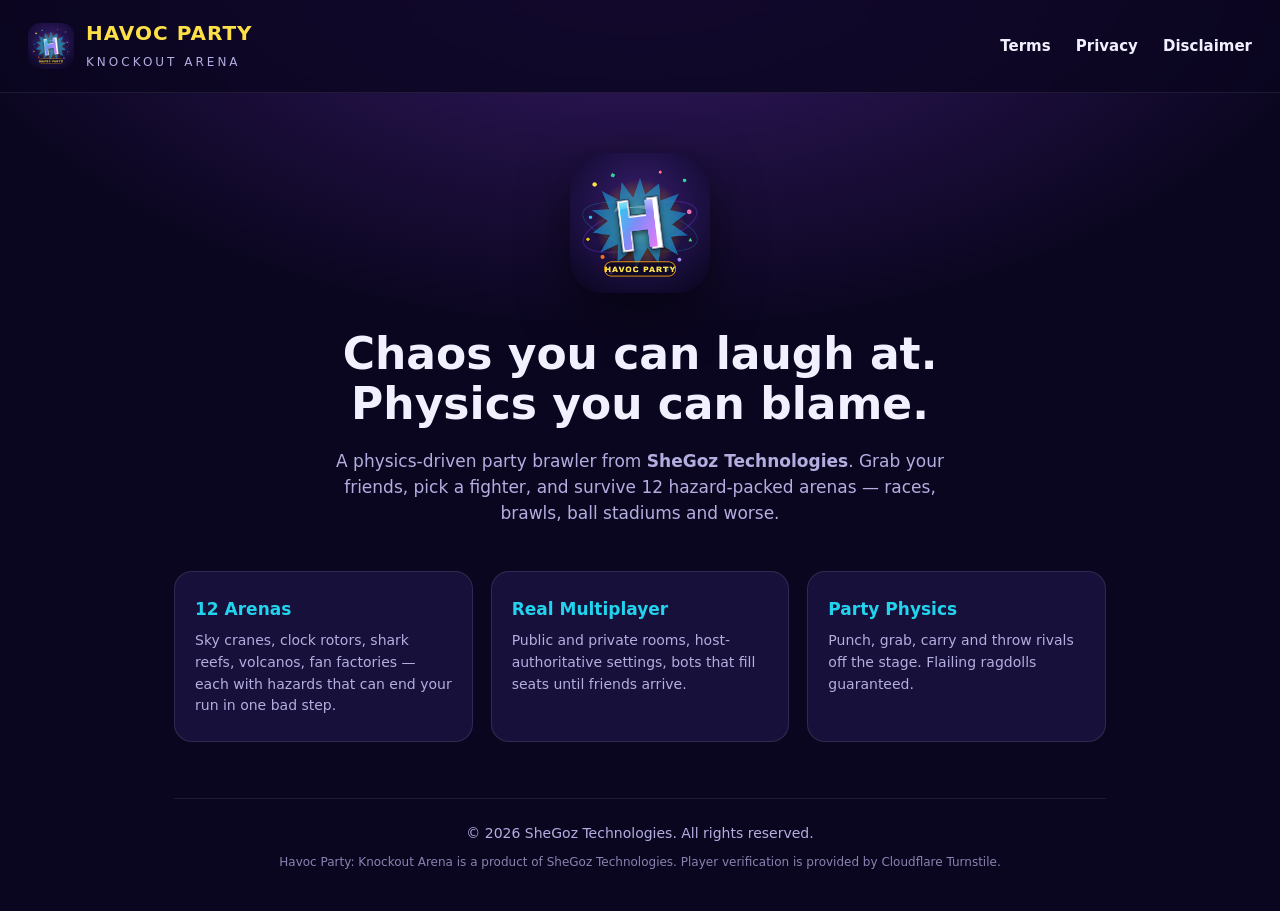
==== index.html @ da558607 "Havoc Party legal + verification site" ====
<!doctype html>
<html lang="en">
  <head>
    <meta charset="UTF-8" />
    <meta name="viewport" content="width=device-width, initial-scale=1.0" />
    <title>Havoc Party: Knockout Arena — Official Site</title>
    <meta
      name="description"
      content="Havoc Party: Knockout Arena — a chaotic physics party brawler by SheGoz Technologies. Race, brawl, and survive across 12 arenas with friends online." />
    <link rel="stylesheet" href="style.css" />
  </head>
  <body>
    <header class="top">
      <div class="brand">
        <img src="icon.png" alt="Havoc Party icon" class="logo" />
        <div>
          <h1>HAVOC PARTY</h1>
          <span>Knockout Arena</span>
        </div>
      </div>
      <nav>
        <a href="terms.html">Terms</a>
        <a href="privacy.html">Privacy</a>
        <a href="disclaimer.html">Disclaimer</a>
      </nav>
    </header>

    <main class="hero">
      <img src="icon.png" alt="" class="hero-icon" />
      <h2>Chaos you can laugh at.<br />Physics you can blame.</h2>
      <p>
        A physics-driven party brawler from <strong>SheGoz Technologies</strong>.
        Grab your friends, pick a fighter, and survive 12 hazard-packed arenas —
        races, brawls, ball stadiums and worse.
      </p>
      <div class="features">
        <div class="card">
          <h3>12 Arenas</h3>
          <p>Sky cranes, clock rotors, shark reefs, volcanos, fan factories — each with hazards that can end your run in one bad step.</p>
        </div>
        <div class="card">
          <h3>Real Multiplayer</h3>
          <p>Public and private rooms, host-authoritative settings, bots that fill seats until friends arrive.</p>
        </div>
        <div class="card">
          <h3>Party Physics</h3>
          <p>Punch, grab, carry and throw rivals off the stage. Flailing ragdolls guaranteed.</p>
        </div>
      </div>
      <footer>
        <p>© <span id="y"></span> SheGoz Technologies. All rights reserved.</p>
        <p class="small">
          Havoc Party: Knockout Arena is a product of SheGoz Technologies.
          Player verification is provided by Cloudflare Turnstile.
        </p>
      </footer>
    </main>
    <script>
      document.getElementById('y').textContent = new Date().getFullYear();
    </script>
  </body>
</html>
---- style.css ----
:root {
  --bg: #0b0620;
  --panel: #17103a;
  --ink: #f1f0ff;
  --dim: #b3aee0;
  --accent: #e879f9;
  --accent2: #22d3ee;
  --gold: #fde047;
}
* { box-sizing: border-box; margin: 0; }
body {
  font-family: 'Segoe UI', system-ui, -apple-system, sans-serif;
  background: radial-gradient(1200px 700px at 50% -10%, #3b1d6e 0%, var(--bg) 60%);
  color: var(--ink);
  min-height: 100vh;
  line-height: 1.55;
}
.top {
  display: flex; align-items: center; justify-content: space-between;
  padding: 18px 28px; border-bottom: 1px solid #ffffff14;
  background: #0b0620cc; position: sticky; top: 0; backdrop-filter: blur(8px);
}
.brand { display: flex; align-items: center; gap: 12px; }
.logo { width: 46px; height: 46px; border-radius: 12px; }
.brand h1 { font-size: 20px; letter-spacing: 1px; color: var(--gold); }
.brand span { font-size: 12px; color: var(--dim); letter-spacing: 3px; text-transform: uppercase; }
nav a { color: var(--ink); text-decoration: none; margin-left: 20px; font-weight: 600; font-size: 15px; }
nav a:hover { color: var(--accent); }
.hero { max-width: 980px; margin: 0 auto; padding: 60px 24px 40px; text-align: center; }
.hero-icon { width: 140px; height: 140px; border-radius: 32px; box-shadow: 0 18px 50px #00000088; margin-bottom: 28px; }
h2 { font-size: clamp(28px, 5vw, 44px); line-height: 1.15; margin-bottom: 18px; }
.hero > p { color: var(--dim); font-size: 17px; max-width: 640px; margin: 0 auto 44px; }
.features { display: grid; grid-template-columns: repeat(auto-fit, minmax(240px, 1fr)); gap: 18px; margin-bottom: 56px; }
.card {
  background: var(--panel); border: 1px solid #ffffff1c; border-radius: 18px;
  padding: 24px 20px; text-align: left;
}
.card h3 { color: var(--accent2); margin-bottom: 8px; font-size: 17px; }
.card p { color: var(--dim); font-size: 14px; }
footer { border-top: 1px solid #ffffff14; padding-top: 24px; color: var(--dim); font-size: 14px; }
footer .small { font-size: 12px; opacity: 0.75; margin-top: 8px; }

/* legal pages */
.doc { max-width: 820px; margin: 0 auto; padding: 48px 24px 64px; }
.doc h1 { color: var(--gold); font-size: 30px; margin-bottom: 4px; }
.doc .updated { color: var(--dim); font-size: 13px; margin-bottom: 32px; }
.doc h2 { color: var(--accent2); font-size: 19px; margin: 30px 0 10px; }
.doc p, .doc li { color: var(--ink); font-size: 15px; margin-bottom: 10px; }
.doc ul { padding-left: 22px; }
.doc a { color: var(--accent); }
.warn {
  background: #fde04715; border: 1px solid #fde04755; color: var(--gold);
  border-radius: 14px; padding: 16px 18px; font-weight: 600; margin: 22px 0;
}
/* verification page */
.verify-box {
  max-width: 440px; margin: 90px auto; background: var(--panel);
  border: 1px solid #ffffff1c; border-radius: 20px; padding: 36px 30px; text-align: center;
}
.verify-box h2 { font-size: 22px; margin-bottom: 10px; }
.verify-box p { color: var(--dim); font-size: 14px; margin-bottom: 24px; }
#status { margin-top: 18px; font-size: 14px; font-weight: 600; }
#status.ok { color: #4ade80; }
#status.err { color: #f87171; }
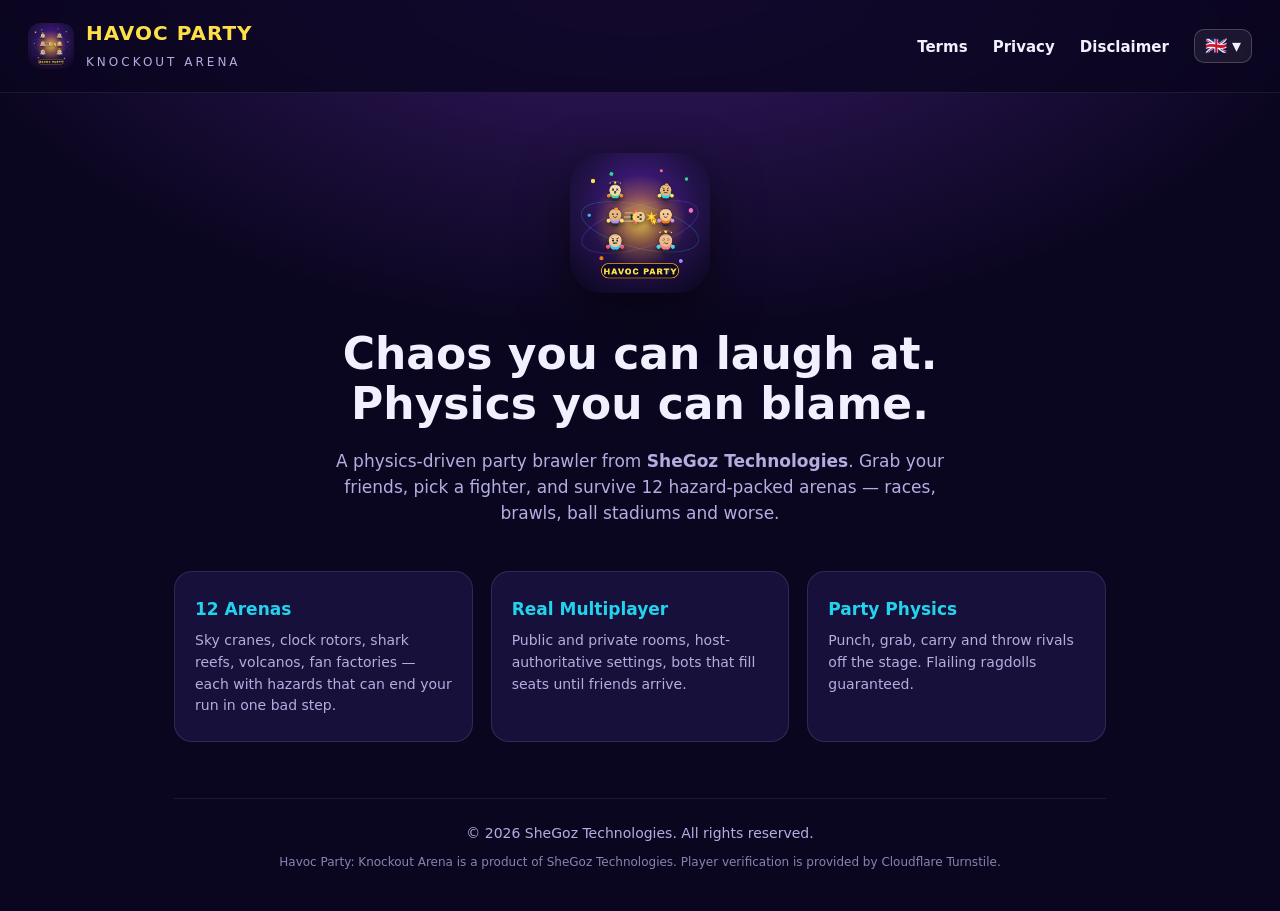
==== commit a7f70837: "em-dash cleanup, character-H logo, 12-language picker" ====
--- a/index.html
+++ b/index.html
@@ -3,10 +3,10 @@
   <head>
     <meta charset="UTF-8" />
     <meta name="viewport" content="width=device-width, initial-scale=1.0" />
-    <title>Havoc Party: Knockout Arena — Official Site</title>
+    <title>Havoc Party: Knockout Arena · Official Site</title>
     <meta
       name="description"
-      content="Havoc Party: Knockout Arena — a chaotic physics party brawler by SheGoz Technologies. Race, brawl, and survive across 12 arenas with friends online." />
+      content="Havoc Party: Knockout Arena · a chaotic physics party brawler by SheGoz Technologies. Race, brawl, and survive across 12 arenas with friends online." />
     <link rel="stylesheet" href="style.css" />
   </head>
   <body>
@@ -19,44 +19,44 @@
         </div>
       </div>
       <nav>
-        <a href="terms.html">Terms</a>
-        <a href="privacy.html">Privacy</a>
-        <a href="disclaimer.html">Disclaimer</a>
+        <a href="terms.html" data-i18n="nav_terms">Terms</a>
+        <a href="privacy.html" data-i18n="nav_privacy">Privacy</a>
+        <a href="disclaimer.html" data-i18n="nav_disclaimer">Disclaimer</a>
       </nav>
     </header>
 
     <main class="hero">
       <img src="icon.png" alt="" class="hero-icon" />
-      <h2>Chaos you can laugh at.<br />Physics you can blame.</h2>
-      <p>
+      <h2 data-i18n="hero_h2">Chaos you can laugh at.<br />Physics you can blame.</h2>
+      <p data-i18n="hero_p">
         A physics-driven party brawler from <strong>SheGoz Technologies</strong>.
-        Grab your friends, pick a fighter, and survive 12 hazard-packed arenas —
+        Grab your friends, pick a fighter, and survive 12 hazard-packed arenas ·
         races, brawls, ball stadiums and worse.
       </p>
       <div class="features">
         <div class="card">
-          <h3>12 Arenas</h3>
-          <p>Sky cranes, clock rotors, shark reefs, volcanos, fan factories — each with hazards that can end your run in one bad step.</p>
+          <h3 data-i18n="f1h">12 Arenas</h3>
+          <p data-i18n="f1p">Sky cranes, clock rotors, shark reefs, volcanos, fan factories · each with hazards that can end your run in one bad step.</p>
         </div>
         <div class="card">
-          <h3>Real Multiplayer</h3>
-          <p>Public and private rooms, host-authoritative settings, bots that fill seats until friends arrive.</p>
+          <h3 data-i18n="f2h">Real Multiplayer</h3>
+          <p data-i18n="f2p">Public and private rooms, host-authoritative settings, bots that fill seats until friends arrive.</p>
         </div>
         <div class="card">
-          <h3>Party Physics</h3>
-          <p>Punch, grab, carry and throw rivals off the stage. Flailing ragdolls guaranteed.</p>
+          <h3 data-i18n="f3h">Party Physics</h3>
+          <p data-i18n="f3p">Punch, grab, carry and throw rivals off the stage. Flailing ragdolls guaranteed.</p>
         </div>
       </div>
       <footer>
-        <p>© <span id="y"></span> SheGoz Technologies. All rights reserved.</p>
+        <p>© <span id="y"></span> SheGoz Technologies. <span data-i18n="rights">All rights reserved.</span></p>
         <p class="small">
-          Havoc Party: Knockout Arena is a product of SheGoz Technologies.
-          Player verification is provided by Cloudflare Turnstile.
+          Havoc Party: Knockout Arena <span data-i18n="madeby">is a product of SheGoz Technologies. Player verification is provided by Cloudflare Turnstile.</span>
         </p>
       </footer>
     </main>
     <script>
       document.getElementById('y').textContent = new Date().getFullYear();
     </script>
+  <script src="lang.js"></script>
   </body>
 </html>
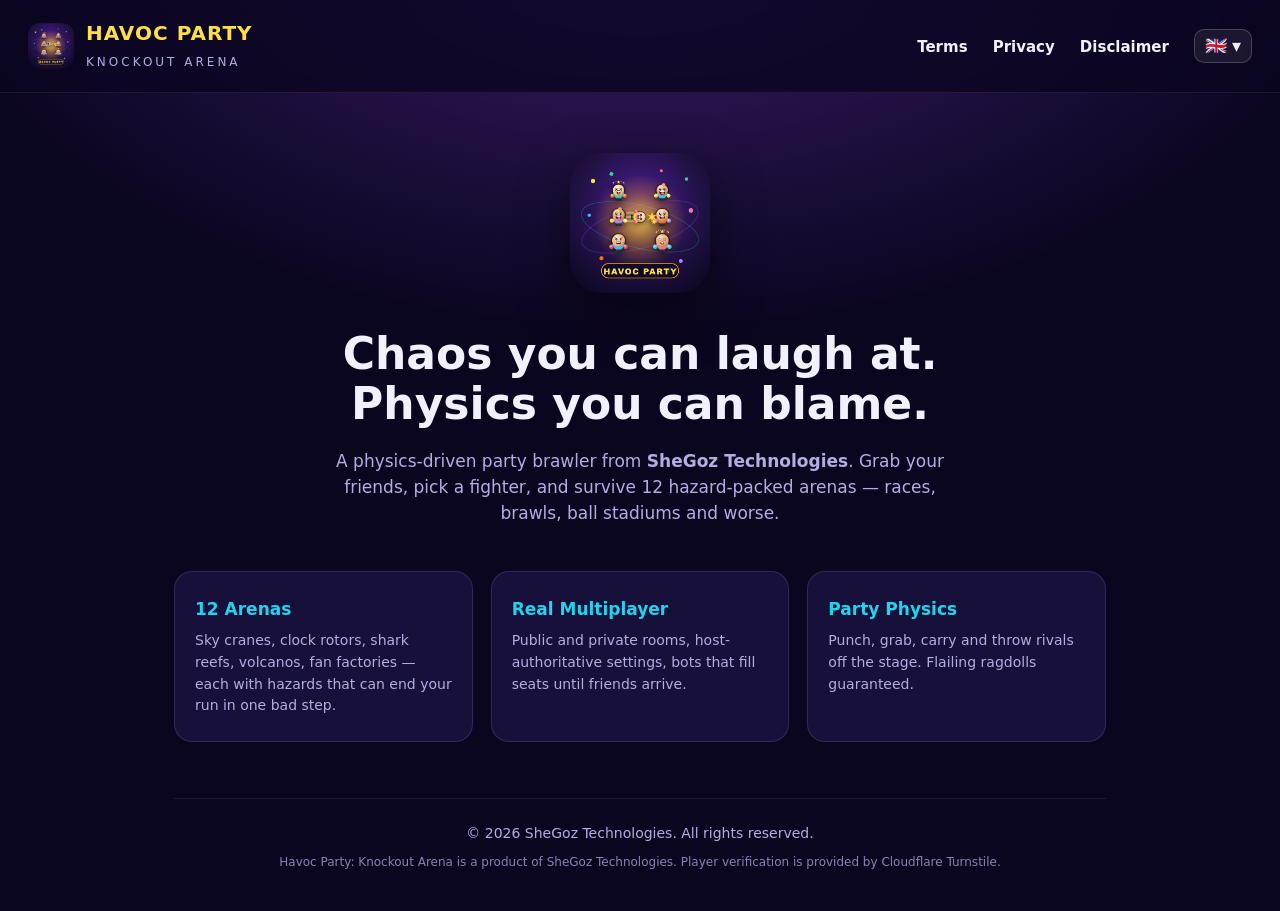
==== commit e7131523: "character-H logo favicon on all pages" ====
--- a/index.html
+++ b/index.html
@@ -8,6 +8,8 @@
       name="description"
       content="Havoc Party: Knockout Arena · a chaotic physics party brawler by SheGoz Technologies. Race, brawl, and survive across 12 arenas with friends online." />
     <link rel="stylesheet" href="style.css" />
+    <link rel="icon" type="image/png" href="icon.png" />
+    <link rel="apple-touch-icon" href="icon.png" />
   </head>
   <body>
     <header class="top">
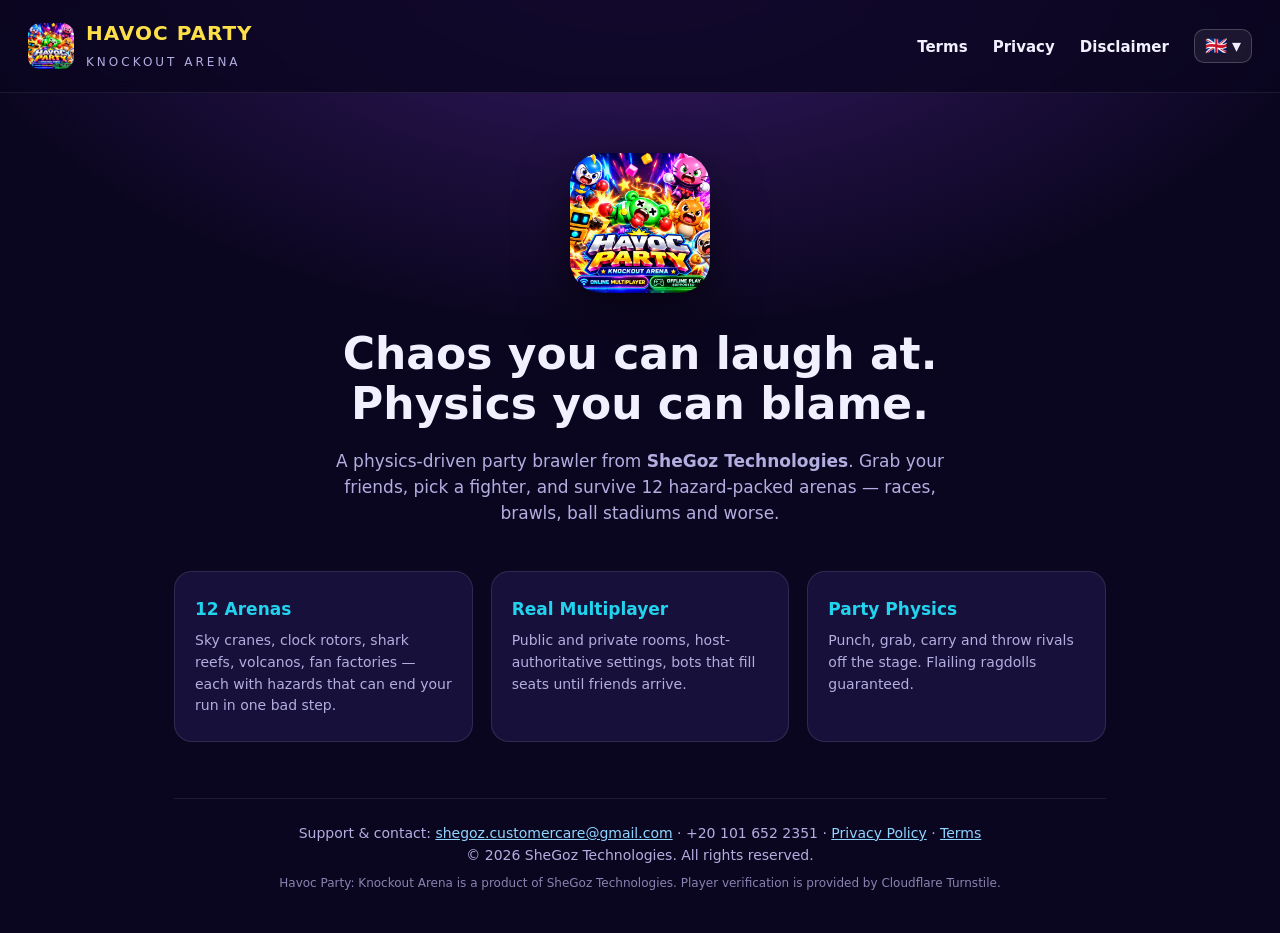
==== commit 7d401eca: "Privacy: comprehensive policy mirroring ASC label + support/contact footer on landing" ====
--- a/index.html
+++ b/index.html
@@ -50,6 +50,13 @@
         </div>
       </div>
       <footer>
+        <p>
+          Support &amp; contact:
+          <a href="mailto:shegoz.customercare@gmail.com" style="color:#8fd4ff">shegoz.customercare@gmail.com</a>
+          · +20 101 652 2351 ·
+          <a href="privacy.html" style="color:#8fd4ff">Privacy Policy</a> ·
+          <a href="terms.html" style="color:#8fd4ff">Terms</a>
+        </p>
         <p>© <span id="y"></span> SheGoz Technologies. <span data-i18n="rights">All rights reserved.</span></p>
         <p class="small">
           Havoc Party: Knockout Arena <span data-i18n="madeby">is a product of SheGoz Technologies. Player verification is provided by Cloudflare Turnstile.</span>
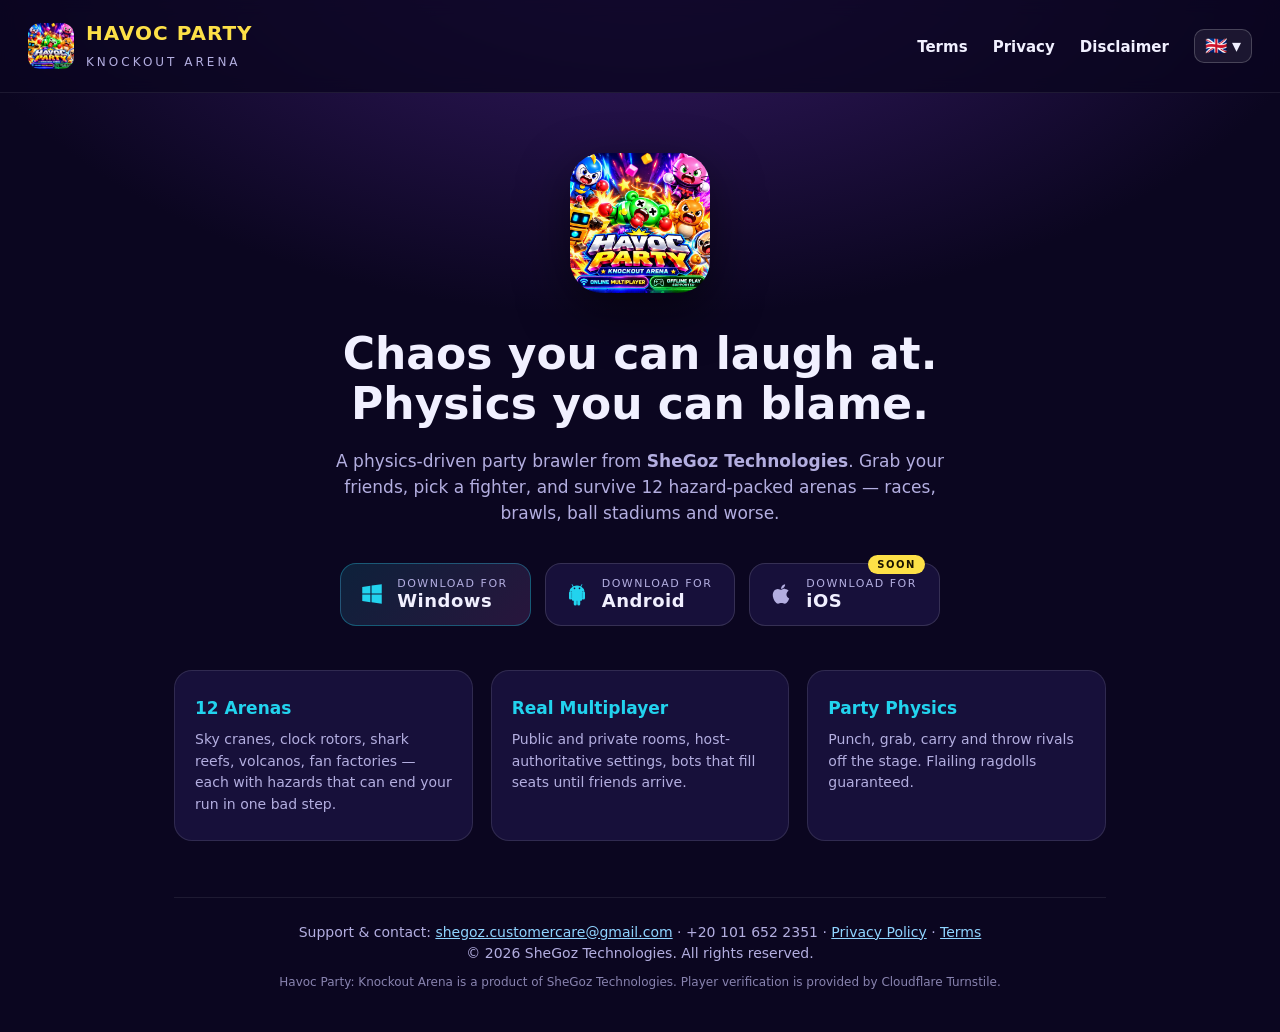
==== commit 733ea9ca: "Add platform download buttons (Windows->itch, Android->GH release APK, iOS soon) Generated with [Dev" ====
--- a/index.html
+++ b/index.html
@@ -35,6 +35,21 @@
         Grab your friends, pick a fighter, and survive 12 hazard-packed arenas ·
         races, brawls, ball stadiums and worse.
       </p>
+      <div class="downloads">
+        <a class="dl primary" href="https://shegoztechnologies.itch.io/havoc-party" target="_blank" rel="noopener">
+          <svg viewBox="0 0 24 24" aria-hidden="true"><path d="M3 5.5 10.5 4.4v7.1H3zM11.6 4.2 21 3v8.5h-9.4zM3 12.5h7.5v7.1L3 18.4zM11.6 12.5H21V21l-9.4-1.3z"/></svg>
+          <span><em data-i18n="dl_get">Download for</em><strong>Windows</strong></span>
+        </a>
+        <a class="dl" href="https://github.com/gia747/havoc-party/releases/download/v1.0.0/havoc-party-android-1.0.0.apk">
+          <svg viewBox="0 0 24 24" aria-hidden="true"><path d="M7.2 9.5h9.6v7.6a1.2 1.2 0 0 1-1.2 1.2h-.6v2.9a1.4 1.4 0 1 1-2.8 0v-2.9h-.4v2.9a1.4 1.4 0 1 1-2.8 0v-2.9h-.6a1.2 1.2 0 0 1-1.2-1.2zM6 9.5a1.4 1.4 0 0 0-1.4 1.4v4.7a1.4 1.4 0 1 0 2.8 0v-4.7A1.4 1.4 0 0 0 6 9.5zm12 0a1.4 1.4 0 0 0-1.4 1.4v4.7a1.4 1.4 0 1 0 2.8 0v-4.7A1.4 1.4 0 0 0 18 9.5zM15.9 5.1l1-1.6a.35.35 0 0 0-.6-.4l-1.1 1.7a7.6 7.6 0 0 0-3.2-.7c-1.1 0-2.2.25-3.2.7L7.7 3.1a.35.35 0 0 0-.6.4l1 1.6a6.9 6.9 0 0 0-3 4.4h13.8a6.9 6.9 0 0 0-3-4.4zM9.7 7.6a.75.75 0 1 1 0-1.5.75.75 0 0 1 0 1.5zm4.6 0a.75.75 0 1 1 0-1.5.75.75 0 0 1 0 1.5z"/></svg>
+          <span><em data-i18n="dl_get">Download for</em><strong>Android</strong></span>
+        </a>
+        <a class="dl soon" href="https://apps.apple.com/app/id6825599002" target="_blank" rel="noopener">
+          <svg viewBox="0 0 24 24" aria-hidden="true"><path d="M17.05 20.28c-.98.95-2.05.8-3.08.35-1.09-.46-2.09-.48-3.24 0-1.44.62-2.2.44-3.06-.35C2.79 15.25 3.51 7.59 9.05 7.31c1.35.07 2.29.74 3.08.8 1.18-.24 2.31-.93 3.57-.84 1.51.12 2.65.72 3.4 1.8-3.12 1.87-2.38 5.98.48 7.13-.57 1.5-1.31 2.99-2.53 4.08zM12.03 7.25c-.15-2.23 1.66-4.07 3.74-4.25.29 2.58-2.34 4.5-3.74 4.25z"/></svg>
+          <span><em data-i18n="dl_get">Download for</em><strong>iOS</strong></span>
+          <i class="chip" data-i18n="dl_soon">SOON</i>
+        </a>
+      </div>
       <div class="features">
         <div class="card">
           <h3 data-i18n="f1h">12 Arenas</h3>
--- a/style.css
+++ b/style.css
@@ -30,6 +30,32 @@
 .hero-icon { width: 140px; height: 140px; border-radius: 32px; box-shadow: 0 18px 50px #00000088; margin-bottom: 28px; }
 h2 { font-size: clamp(28px, 5vw, 44px); line-height: 1.15; margin-bottom: 18px; }
 .hero > p { color: var(--dim); font-size: 17px; max-width: 640px; margin: 0 auto 44px; }
+/* download buttons */
+.downloads {
+  display: flex; justify-content: center; align-items: stretch;
+  gap: 14px; flex-wrap: wrap; margin: -8px 0 44px;
+}
+.dl {
+  display: inline-flex; align-items: center; gap: 12px;
+  padding: 13px 22px 13px 18px; border-radius: 16px;
+  background: var(--panel); border: 1px solid #ffffff22;
+  color: var(--ink); text-decoration: none; position: relative;
+  transition: transform .15s ease, border-color .15s ease, box-shadow .15s ease;
+}
+.dl:hover { transform: translateY(-3px); border-color: var(--accent2); box-shadow: 0 12px 34px #22d3ee22; }
+.dl svg { width: 26px; height: 26px; fill: var(--accent2); flex-shrink: 0; }
+.dl span { display: flex; flex-direction: column; align-items: flex-start; line-height: 1.2; }
+.dl em { font-style: normal; font-size: 11px; letter-spacing: 1.5px; text-transform: uppercase; color: var(--dim); }
+.dl strong { font-size: 18px; letter-spacing: .5px; }
+.dl.primary { background: linear-gradient(135deg, #22d3ee22, #e879f922); border-color: #22d3ee55; }
+.dl.primary:hover { box-shadow: 0 12px 34px #e879f933; border-color: var(--accent); }
+.dl.soon svg { fill: var(--dim); }
+.dl.soon:hover { border-color: var(--gold); box-shadow: 0 12px 34px #fde04722; }
+.chip {
+  position: absolute; top: -9px; right: 14px; font-style: normal;
+  font-size: 10px; font-weight: 800; letter-spacing: 1.5px;
+  background: var(--gold); color: #1a1200; padding: 2px 9px; border-radius: 999px;
+}
 .features { display: grid; grid-template-columns: repeat(auto-fit, minmax(240px, 1fr)); gap: 18px; margin-bottom: 56px; }
 .card {
   background: var(--panel); border: 1px solid #ffffff1c; border-radius: 18px;
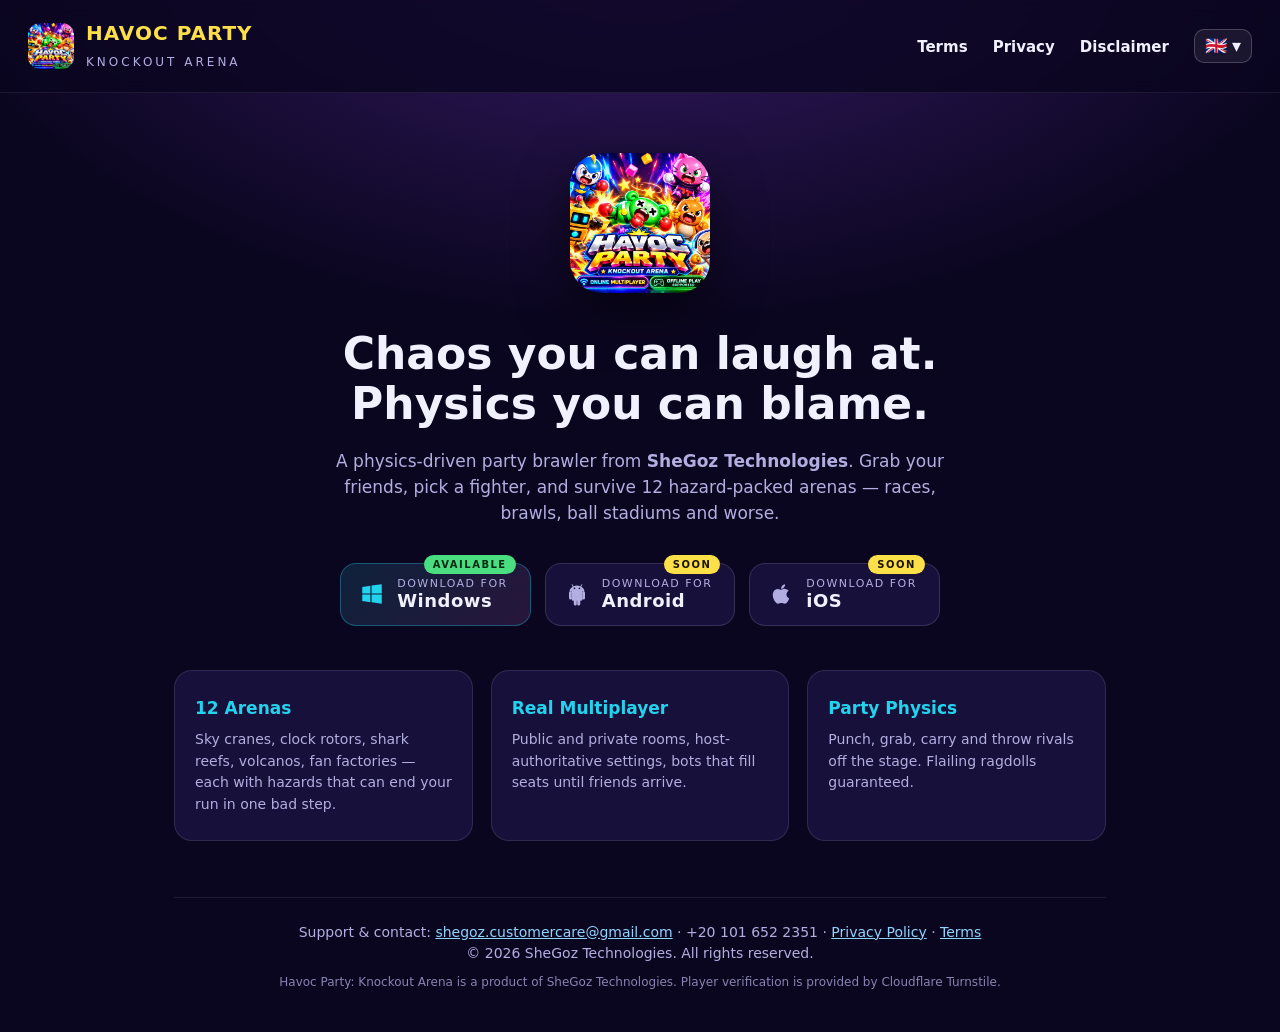
==== commit e90c7aef: "Add AVAILABLE chip on Windows, SOON chip on Android Generated with [Devin](https://devin.ai)  Co-Aut" ====
--- a/index.html
+++ b/index.html
@@ -39,10 +39,12 @@
         <a class="dl primary" href="https://shegoztechnologies.itch.io/havoc-party" target="_blank" rel="noopener">
           <svg viewBox="0 0 24 24" aria-hidden="true"><path d="M3 5.5 10.5 4.4v7.1H3zM11.6 4.2 21 3v8.5h-9.4zM3 12.5h7.5v7.1L3 18.4zM11.6 12.5H21V21l-9.4-1.3z"/></svg>
           <span><em data-i18n="dl_get">Download for</em><strong>Windows</strong></span>
+          <i class="chip avail" data-i18n="dl_avail">AVAILABLE</i>
         </a>
-        <a class="dl" href="https://github.com/gia747/havoc-party/releases/download/v1.0.0/havoc-party-android-1.0.0.apk">
+        <a class="dl soon" href="https://github.com/gia747/havoc-party/releases/download/v1.0.0/havoc-party-android-1.0.0.apk">
           <svg viewBox="0 0 24 24" aria-hidden="true"><path d="M7.2 9.5h9.6v7.6a1.2 1.2 0 0 1-1.2 1.2h-.6v2.9a1.4 1.4 0 1 1-2.8 0v-2.9h-.4v2.9a1.4 1.4 0 1 1-2.8 0v-2.9h-.6a1.2 1.2 0 0 1-1.2-1.2zM6 9.5a1.4 1.4 0 0 0-1.4 1.4v4.7a1.4 1.4 0 1 0 2.8 0v-4.7A1.4 1.4 0 0 0 6 9.5zm12 0a1.4 1.4 0 0 0-1.4 1.4v4.7a1.4 1.4 0 1 0 2.8 0v-4.7A1.4 1.4 0 0 0 18 9.5zM15.9 5.1l1-1.6a.35.35 0 0 0-.6-.4l-1.1 1.7a7.6 7.6 0 0 0-3.2-.7c-1.1 0-2.2.25-3.2.7L7.7 3.1a.35.35 0 0 0-.6.4l1 1.6a6.9 6.9 0 0 0-3 4.4h13.8a6.9 6.9 0 0 0-3-4.4zM9.7 7.6a.75.75 0 1 1 0-1.5.75.75 0 0 1 0 1.5zm4.6 0a.75.75 0 1 1 0-1.5.75.75 0 0 1 0 1.5z"/></svg>
           <span><em data-i18n="dl_get">Download for</em><strong>Android</strong></span>
+          <i class="chip" data-i18n="dl_soon">SOON</i>
         </a>
         <a class="dl soon" href="https://apps.apple.com/app/id6825599002" target="_blank" rel="noopener">
           <svg viewBox="0 0 24 24" aria-hidden="true"><path d="M17.05 20.28c-.98.95-2.05.8-3.08.35-1.09-.46-2.09-.48-3.24 0-1.44.62-2.2.44-3.06-.35C2.79 15.25 3.51 7.59 9.05 7.31c1.35.07 2.29.74 3.08.8 1.18-.24 2.31-.93 3.57-.84 1.51.12 2.65.72 3.4 1.8-3.12 1.87-2.38 5.98.48 7.13-.57 1.5-1.31 2.99-2.53 4.08zM12.03 7.25c-.15-2.23 1.66-4.07 3.74-4.25.29 2.58-2.34 4.5-3.74 4.25z"/></svg>
--- a/style.css
+++ b/style.css
@@ -56,6 +56,7 @@
   font-size: 10px; font-weight: 800; letter-spacing: 1.5px;
   background: var(--gold); color: #1a1200; padding: 2px 9px; border-radius: 999px;
 }
+.chip.avail { background: #4ade80; color: #052b12; }
 .features { display: grid; grid-template-columns: repeat(auto-fit, minmax(240px, 1fr)); gap: 18px; margin-bottom: 56px; }
 .card {
   background: var(--panel); border: 1px solid #ffffff1c; border-radius: 18px;
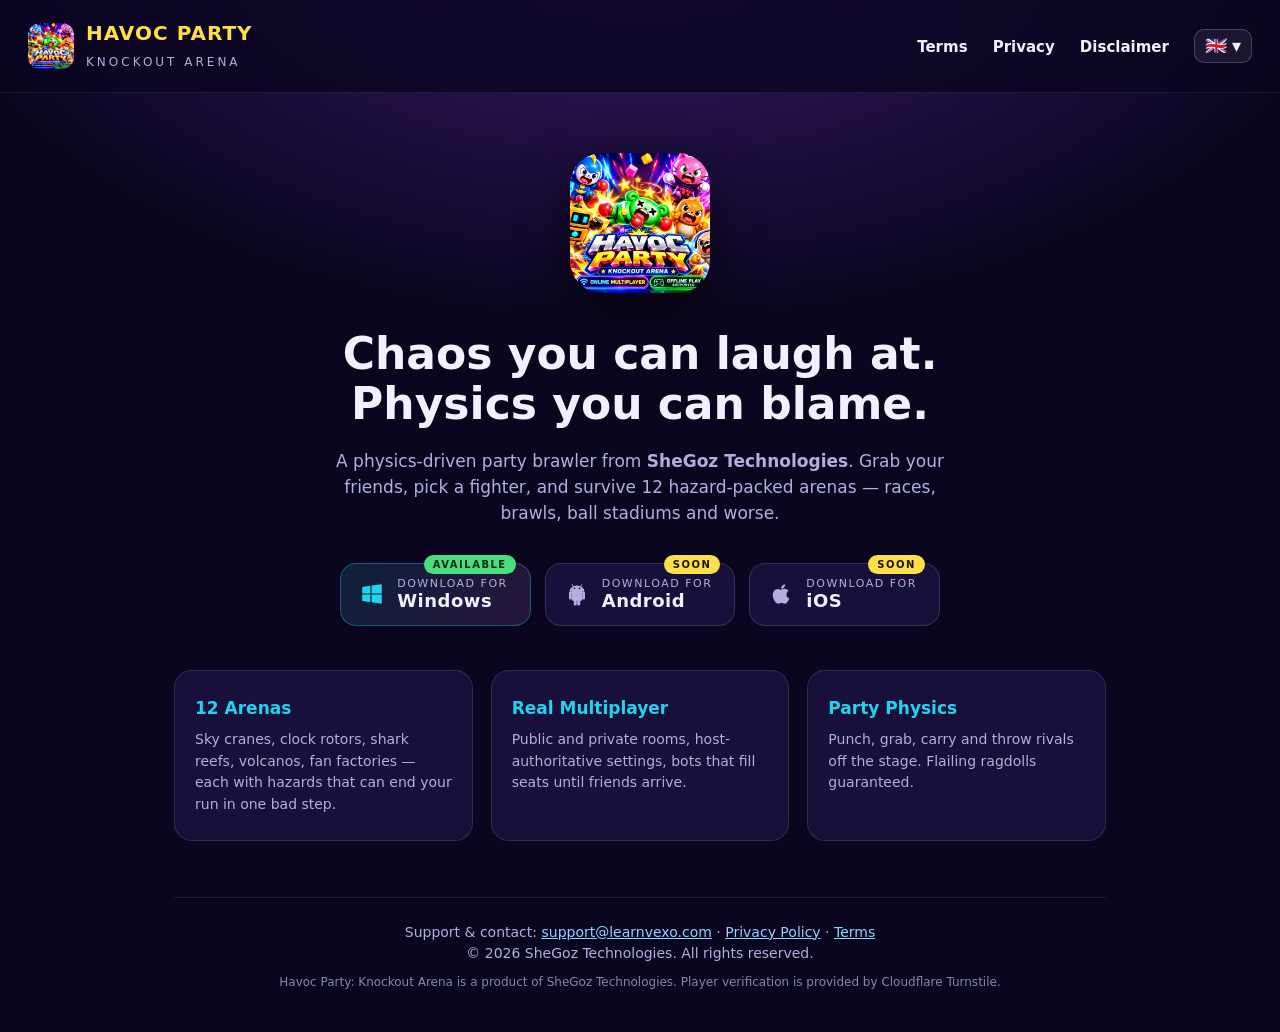
==== commit ac2ead37: "Footer contact: drop phone number, support email -> support@learnvexo.com Generated with [Devin](htt" ====
--- a/index.html
+++ b/index.html
@@ -69,8 +69,8 @@
       <footer>
         <p>
           Support &amp; contact:
-          <a href="mailto:shegoz.customercare@gmail.com" style="color:#8fd4ff">shegoz.customercare@gmail.com</a>
-          · +20 101 652 2351 ·
+          <a href="mailto:support@learnvexo.com" style="color:#8fd4ff">support@learnvexo.com</a>
+          ·
           <a href="privacy.html" style="color:#8fd4ff">Privacy Policy</a> ·
           <a href="terms.html" style="color:#8fd4ff">Terms</a>
         </p>
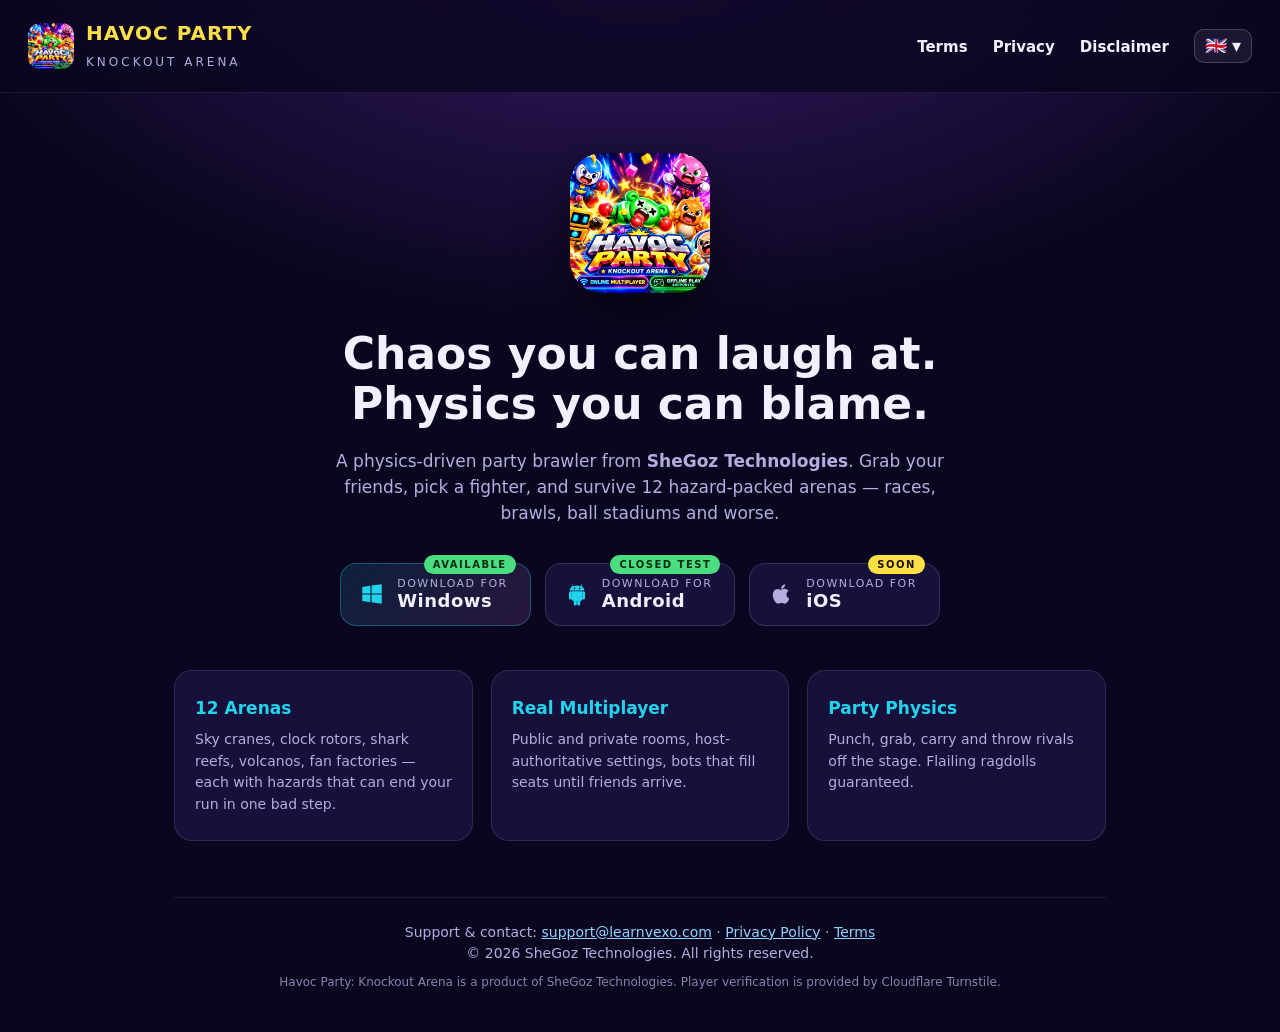
==== commit 064ef0de: "Android button: live closed-testing opt-in link + CLOSED TEST badge (12 langs)" ====
--- a/index.html
+++ b/index.html
@@ -41,10 +41,10 @@
           <span><em data-i18n="dl_get">Download for</em><strong>Windows</strong></span>
           <i class="chip avail" data-i18n="dl_avail">AVAILABLE</i>
         </a>
-        <a class="dl soon" href="https://github.com/gia747/havoc-party/releases/download/v1.0.0/havoc-party-android-1.0.0.apk">
-          <svg viewBox="0 0 24 24" aria-hidden="true"><path d="M7.2 9.5h9.6v7.6a1.2 1.2 0 0 1-1.2 1.2h-.6v2.9a1.4 1.4 0 1 1-2.8 0v-2.9h-.4v2.9a1.4 1.4 0 1 1-2.8 0v-2.9h-.6a1.2 1.2 0 0 1-1.2-1.2zM6 9.5a1.4 1.4 0 0 0-1.4 1.4v4.7a1.4 1.4 0 1 0 2.8 0v-4.7A1.4 1.4 0 0 0 6 9.5zm12 0a1.4 1.4 0 0 0-1.4 1.4v4.7a1.4 1.4 0 1 0 2.8 0v-4.7A1.4 1.4 0 0 0 18 9.5zM15.9 5.1l1-1.6a.35.35 0 0 0-.6-.4l-1.1 1.7a7.6 7.6 0 0 0-3.2-.7c-1.1 0-2.2.25-3.2.7L7.7 3.1a.35.35 0 0 0-.6.4l1 1.6a6.9 6.9 0 0 0-3 4.4h13.8a6.9 6.9 0 0 0-3-4.4zM9.7 7.6a.75.75 0 1 1 0-1.5.75.75 0 0 1 0 1.5zm4.6 0a.75.75 0 1 1 0-1.5.75.75 0 0 1 0 1.5z"/></svg>
+        <a class="dl" href="https://play.google.com/apps/testing/com.havocparty.knockoutarena" target="_blank" rel="noopener">
+          <svg viewBox="0 0 24 24" aria-hidden="true"><path d="M7.2 9.5h9.6v7.6a1.2 1.2 0 0 1-1.2 1.2h-.6v2.9a1.4 1.4 0 1 1-2.8 0v-2.9h-.4v2.9a1.4 1.4 0 1 1-2.8 0v-2.9h-.6a1.2 1.2 0 0 1-1.2-1.2zM6 9.5a1.4 1.4 0 0 0-1.4 1.4v4.7a1.4 1.4 0 1 0 2.8 0v-4.7A1.4 1.4 0 0 0 6 9.5zm12 0a1.4 1.4 0 0 0-1.4 1.4v4.7a1.4 1.4 0 1 0 2.8 0v-4.7A1.4 1.4 0 0 0 18 9.5zM15.9 5.1l1-1.6a.35.35 0 0 0-.6-.4l-1.1 1.7a7.6 7.6 0 0 0-3.2-.7c-1.1 0-2.2.25-3.2.7L7.7 3.1a.35.35 0 0 0-.6-.4l1 1.6a6.9 6.9 0 0 0-3 4.4h13.8a6.9 6.9 0 0 0-3-4.4zM9.7 7.6a.75.75 0 1 1 0-1.5.75.75 0 0 1 0 1.5zm4.6 0a.75.75 0 1 1 0-1.5.75.75 0 0 1 0 1.5z"/></svg>
           <span><em data-i18n="dl_get">Download for</em><strong>Android</strong></span>
-          <i class="chip" data-i18n="dl_soon">SOON</i>
+          <i class="chip avail" data-i18n="dl_beta">CLOSED TEST</i>
         </a>
         <a class="dl soon" href="https://apps.apple.com/app/id6825599002" target="_blank" rel="noopener">
           <svg viewBox="0 0 24 24" aria-hidden="true"><path d="M17.05 20.28c-.98.95-2.05.8-3.08.35-1.09-.46-2.09-.48-3.24 0-1.44.62-2.2.44-3.06-.35C2.79 15.25 3.51 7.59 9.05 7.31c1.35.07 2.29.74 3.08.8 1.18-.24 2.31-.93 3.57-.84 1.51.12 2.65.72 3.4 1.8-3.12 1.87-2.38 5.98.48 7.13-.57 1.5-1.31 2.99-2.53 4.08zM12.03 7.25c-.15-2.23 1.66-4.07 3.74-4.25.29 2.58-2.34 4.5-3.74 4.25z"/></svg>
